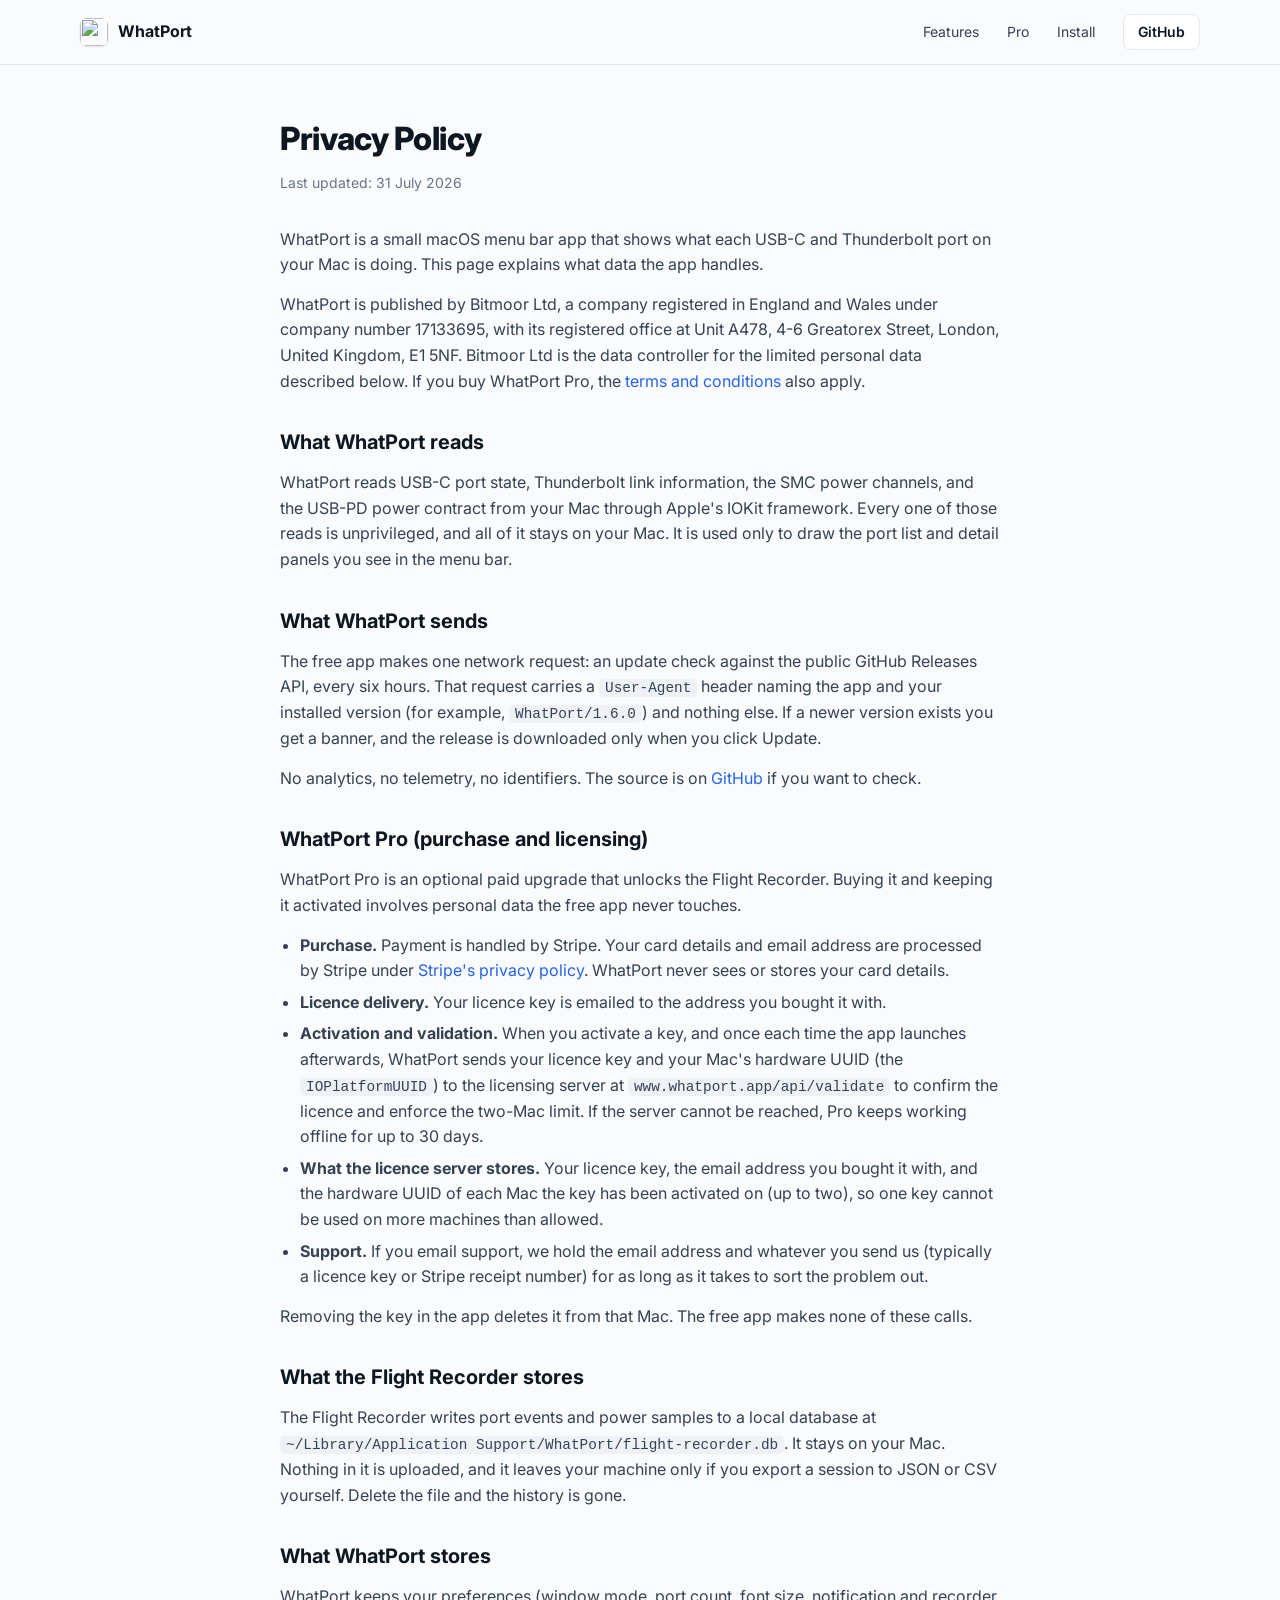
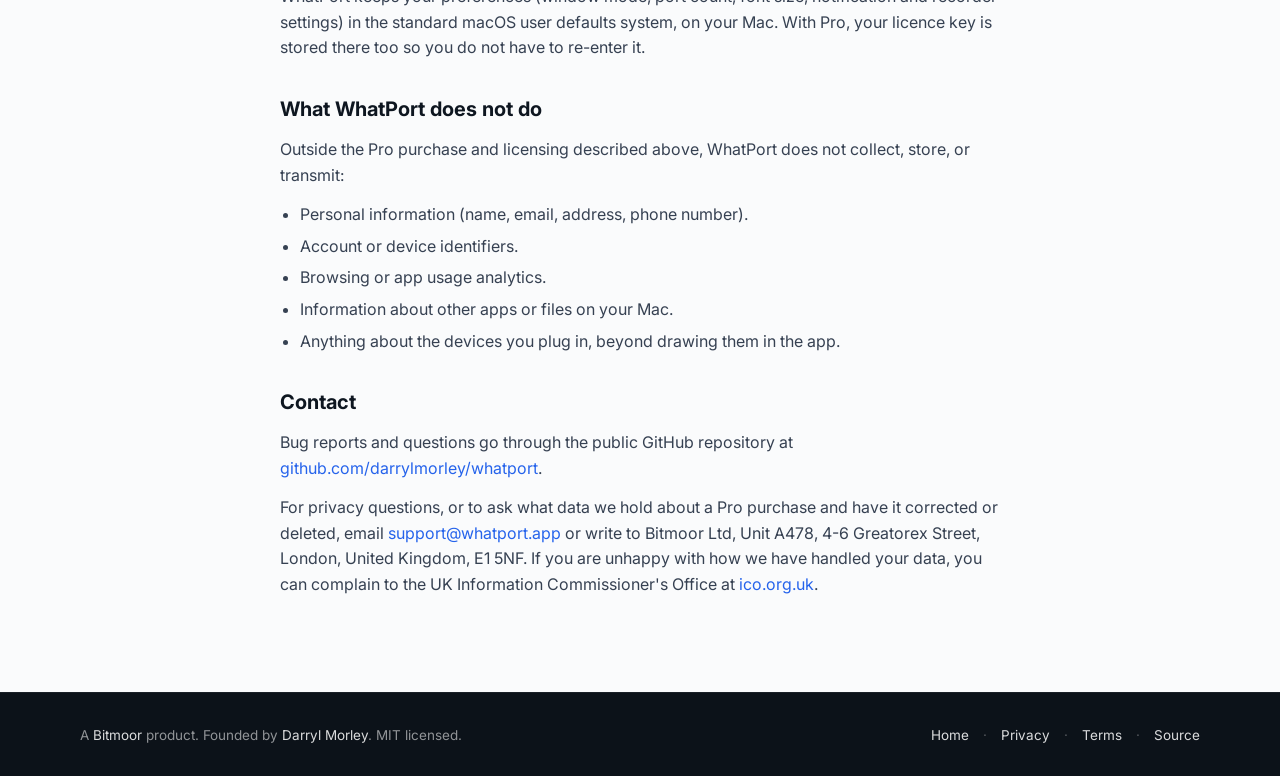
==== docs/privacy.html @ cbdf73c2 "Mirror from private (bf28948)" ====
<!doctype html>
<html lang="en">
  <head>
    <meta charset="utf-8">
    <meta name="viewport" content="width=device-width, initial-scale=1">
    <meta name="theme-color" content="#2563eb">
    <title>WhatPort: Privacy Policy</title>
    <meta name="description" content="Privacy policy for WhatPort, the macOS menu bar app for real-time USB-C port status.">

    <link rel="canonical" href="https://www.whatport.app/privacy.html">
    <link rel="icon" href="icon.png" type="image/png">
    <link rel="apple-touch-icon" href="icon.png">

    <meta property="og:type" content="website">
    <meta property="og:site_name" content="WhatPort">
    <meta property="og:url" content="https://www.whatport.app/privacy.html">
    <meta property="og:title" content="WhatPort: Privacy Policy">
    <meta property="og:description" content="What data WhatPort handles: local IOKit reads, an update check, and the Pro licence.">
    <meta property="og:image" content="https://www.whatport.app/og-card.png">
    <meta name="twitter:card" content="summary_large_image">
    <meta name="twitter:title" content="WhatPort: Privacy Policy">
    <meta name="twitter:description" content="What data WhatPort handles: local IOKit reads, an update check, and the Pro licence.">
    <meta name="twitter:image" content="https://www.whatport.app/og-card.png">

    <link rel="preconnect" href="https://fonts.googleapis.com">
    <link rel="preconnect" href="https://fonts.gstatic.com" crossorigin>
    <link href="https://fonts.googleapis.com/css2?family=Inter:wght@400;500;600;700;800&display=swap" rel="stylesheet">
    <style>
      :root {
        color-scheme: light;
        --ink: #0e1620;
        --ink-soft: #364152;
        --muted: #6a7585;
        --line: #e3e8ef;
        --line-soft: #eef2f7;
        --bg: #fafbfc;
        --panel: #ffffff;
        --accent: #2563eb;
      }

      * { box-sizing: border-box; }

      body {
        margin: 0;
        background: var(--bg);
        color: var(--ink);
        font-family: Inter, ui-sans-serif, system-ui, -apple-system, BlinkMacSystemFont, "Segoe UI", sans-serif;
        font-size: 16px;
        line-height: 1.6;
        -webkit-font-smoothing: antialiased;
        min-height: 100vh;
        display: flex;
        flex-direction: column;
      }

      main { flex: 1 0 auto; padding: 48px 0 80px; }
      footer { flex-shrink: 0; }

      a { color: var(--accent); text-decoration: none; }
      a:hover { text-decoration: underline; }
      img { display: block; max-width: 100%; }

      code {
        background: var(--line-soft);
        padding: 1px 6px;
        border-radius: 5px;
        font-family: ui-monospace, "SF Mono", Menlo, monospace;
        font-size: 0.9em;
      }

      .wrap { width: min(720px, calc(100% - 40px)); margin: 0 auto; }
      .wrap-wide { width: min(1120px, calc(100% - 40px)); margin: 0 auto; }

      .nav {
        position: sticky;
        top: 0;
        z-index: 10;
        background: rgba(250, 251, 252, 0.85);
        backdrop-filter: saturate(180%) blur(12px);
        border-bottom: 1px solid var(--line);
      }

      .nav-inner {
        height: 64px;
        display: flex;
        align-items: center;
        justify-content: space-between;
        gap: 24px;
      }

      .brand {
        display: inline-flex;
        align-items: center;
        gap: 10px;
        font-weight: 700;
        font-size: 16px;
        color: var(--ink);
      }
      .brand:hover { text-decoration: none; }

      .mark {
        width: 28px;
        height: 28px;
        border-radius: 7px;
        box-shadow: 0 1px 2px rgba(15, 23, 42, 0.12);
      }

      .nav-links {
        display: flex;
        align-items: center;
        gap: 28px;
        font-size: 14px;
        color: var(--ink-soft);
      }
      .nav-links a { color: inherit; }
      .nav-links a:hover { color: var(--ink); text-decoration: none; }

      .nav .button {
        display: inline-flex;
        align-items: center;
        padding: 8px 14px;
        min-height: 36px;
        border: 1px solid var(--line);
        border-radius: 8px;
        background: var(--panel);
        color: var(--ink);
        font-size: 14px;
        font-weight: 600;
        line-height: 1;
      }
      .nav .button:hover { border-color: #c8d0db; text-decoration: none; }

      h1 {
        font-size: 32px;
        font-weight: 800;
        letter-spacing: -0.01em;
        margin: 0 0 8px;
      }

      .subtitle {
        color: var(--muted);
        font-size: 14px;
        margin: 0 0 32px;
      }

      h2 {
        font-size: 20px;
        font-weight: 700;
        margin: 32px 0 12px;
        scroll-margin-top: 80px;
      }

      p { margin: 0 0 14px; color: var(--ink-soft); }
      ul { margin: 0 0 14px; padding-left: 20px; color: var(--ink-soft); }
      li { margin-bottom: 6px; }

      footer {
        padding: 32px 0;
        background: #0c1219;
        color: rgba(255, 255, 255, 0.55);
        font-size: 13.5px;
        border-top: 1px solid rgba(255, 255, 255, 0.06);
      }

      footer .wrap-wide {
        display: flex;
        align-items: center;
        justify-content: space-between;
        gap: 16px;
        flex-wrap: wrap;
      }

      footer a { color: rgba(255, 255, 255, 0.85); }
      footer a:hover { color: #fff; }
      footer .footer-links { display: flex; flex-wrap: wrap; gap: 6px 14px; }
      footer .footer-links .sep { color: rgba(255, 255, 255, 0.3); }

      @media (max-width: 720px) {
        .nav-links a:not(.button) { display: none; }
        .nav-links { gap: 12px; }
        h1 { font-size: 28px; }
        footer .wrap-wide { flex-direction: column; align-items: flex-start; }
      }
    </style>
  </head>
  <body>
    <nav class="nav" aria-label="Primary">
      <div class="wrap-wide nav-inner">
        <a class="brand" href="/">
          <img class="mark" src="icon.png" alt="" aria-hidden="true" width="28" height="28">
          <span>WhatPort</span>
        </a>
        <div class="nav-links">
          <a href="/#features">Features</a>
          <a href="/#pro">Pro</a>
          <a href="/#install">Install</a>
          <a class="button" href="https://github.com/darrylmorley/whatport">GitHub</a>
        </div>
      </div>
    </nav>

    <main>
      <div class="wrap">
        <h1>Privacy Policy</h1>
        <p class="subtitle">Last updated: 31 July 2026</p>

        <p>
          WhatPort is a small macOS menu bar app that shows what each USB-C and
          Thunderbolt port on your Mac is doing. This page explains what data the
          app handles.
        </p>
        <p>
          WhatPort is published by Bitmoor Ltd, a company registered in England and
          Wales under company number 17133695, with its registered office at Unit
          A478, 4-6 Greatorex Street, London, United Kingdom, E1 5NF. Bitmoor Ltd is
          the data controller for the limited personal data described below. If you
          buy WhatPort Pro, the <a href="/terms.html">terms and conditions</a> also
          apply.
        </p>

        <h2>What WhatPort reads</h2>
        <p>
          WhatPort reads USB-C port state, Thunderbolt link information, the SMC
          power channels, and the USB-PD power contract from your Mac through
          Apple's IOKit framework. Every one of those reads is unprivileged, and all
          of it stays on your Mac. It is used only to draw the port list and detail
          panels you see in the menu bar.
        </p>

        <h2>What WhatPort sends</h2>
        <p>
          The free app makes one network request: an update check against the public
          GitHub Releases API, every six hours. That request carries a
          <code>User-Agent</code> header naming the app and your installed version
          (for example, <code>WhatPort/1.6.0</code>) and nothing else. If a newer
          version exists you get a banner, and the release is downloaded only when
          you click Update.
        </p>
        <p>
          No analytics, no telemetry, no identifiers. The source is on
          <a href="https://github.com/darrylmorley/whatport">GitHub</a> if you want
          to check.
        </p>

        <h2>WhatPort Pro (purchase and licensing)</h2>
        <p>
          WhatPort Pro is an optional paid upgrade that unlocks the Flight Recorder.
          Buying it and keeping it activated involves personal data the free app
          never touches.
        </p>
        <ul>
          <li><strong>Purchase.</strong> Payment is handled by Stripe. Your card
            details and email address are processed by Stripe under
            <a href="https://stripe.com/privacy">Stripe's privacy policy</a>.
            WhatPort never sees or stores your card details.</li>
          <li><strong>Licence delivery.</strong> Your licence key is emailed to the
            address you bought it with.</li>
          <li><strong>Activation and validation.</strong> When you activate a key,
            and once each time the app launches afterwards, WhatPort sends your
            licence key and your Mac's hardware UUID (the
            <code>IOPlatformUUID</code>) to the licensing server at
            <code>www.whatport.app/api/validate</code> to confirm the licence and
            enforce the two-Mac limit. If the server cannot be reached, Pro keeps
            working offline for up to 30 days.</li>
          <li><strong>What the licence server stores.</strong> Your licence key, the
            email address you bought it with, and the hardware UUID of each Mac the
            key has been activated on (up to two), so one key cannot be used on more
            machines than allowed.</li>
          <li><strong>Support.</strong> If you email support, we hold the email
            address and whatever you send us (typically a licence key or Stripe
            receipt number) for as long as it takes to sort the problem out.</li>
        </ul>
        <p>
          Removing the key in the app deletes it from that Mac. The free app makes
          none of these calls.
        </p>

        <h2>What the Flight Recorder stores</h2>
        <p>
          The Flight Recorder writes port events and power samples to a local
          database at
          <code>~/Library/Application Support/WhatPort/flight-recorder.db</code>.
          It stays on your Mac. Nothing in it is uploaded, and it leaves your machine
          only if you export a session to JSON or CSV yourself. Delete the file and
          the history is gone.
        </p>

        <h2>What WhatPort stores</h2>
        <p>
          WhatPort keeps your preferences (window mode, port count, font size,
          notification and recorder settings) in the standard macOS user defaults
          system, on your Mac. With Pro, your licence key is stored there too so you
          do not have to re-enter it.
        </p>

        <h2>What WhatPort does not do</h2>
        <p>
          Outside the Pro purchase and licensing described above, WhatPort does not
          collect, store, or transmit:
        </p>
        <ul>
          <li>Personal information (name, email, address, phone number).</li>
          <li>Account or device identifiers.</li>
          <li>Browsing or app usage analytics.</li>
          <li>Information about other apps or files on your Mac.</li>
          <li>Anything about the devices you plug in, beyond drawing them in the app.</li>
        </ul>

        <h2>Contact</h2>
        <p>
          Bug reports and questions go through the public GitHub repository at
          <a href="https://github.com/darrylmorley/whatport">github.com/darrylmorley/whatport</a>.
        </p>
        <p>
          For privacy questions, or to ask what data we hold about a Pro purchase and
          have it corrected or deleted, email
          <a href="mailto:support@whatport.app">support@whatport.app</a> or write to
          Bitmoor Ltd, Unit A478, 4-6 Greatorex Street, London, United Kingdom, E1
          5NF. If you are unhappy with how we have handled your data, you can
          complain to the UK Information Commissioner's Office at
          <a href="https://ico.org.uk">ico.org.uk</a>.
        </p>
      </div>
    </main>

    <footer>
      <div class="wrap-wide">
        <span>A <a href="https://www.bitmoor.co.uk">Bitmoor</a> product. Founded by <a href="https://github.com/darrylmorley">Darryl Morley</a>. MIT licensed.</span>
        <span class="footer-links">
          <a href="/">Home</a>
          <span class="sep">&middot;</span>
          <a href="/privacy.html">Privacy</a>
          <span class="sep">&middot;</span>
          <a href="/terms.html">Terms</a>
          <span class="sep">&middot;</span>
          <a href="https://github.com/darrylmorley/whatport">Source</a>
        </span>
      </div>
    </footer>
  </body>
</html>
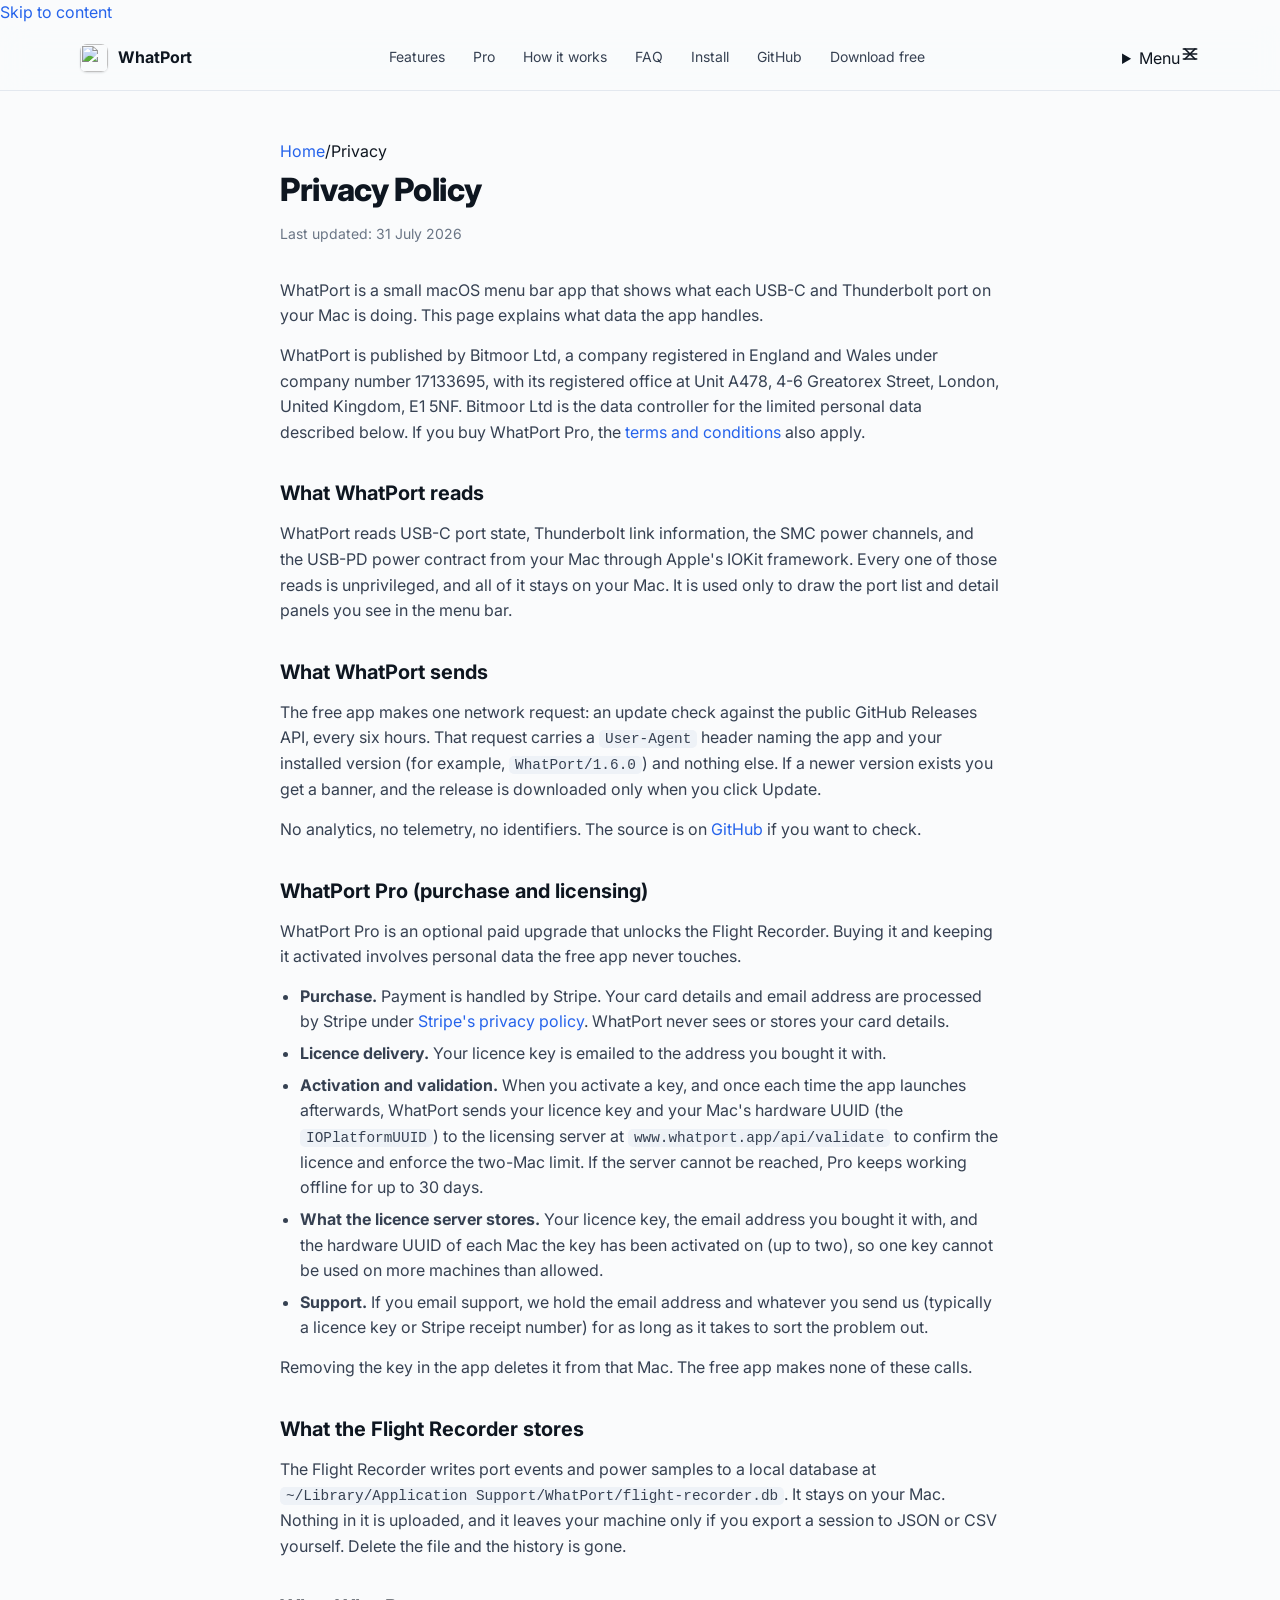
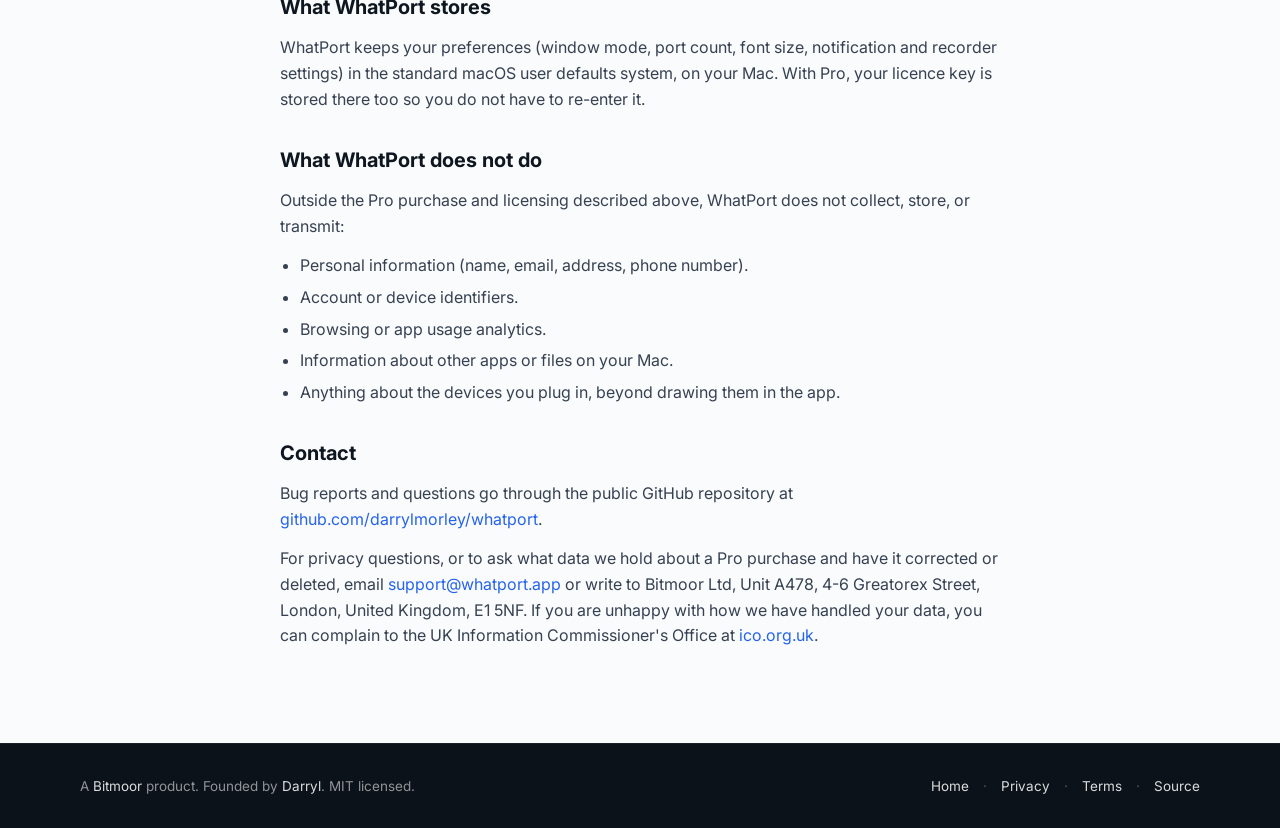
==== commit e6727567: "Mirror from private (b8687fa)" ====
--- a/docs/privacy.html
+++ b/docs/privacy.html
@@ -5,22 +5,81 @@
     <meta name="viewport" content="width=device-width, initial-scale=1">
     <meta name="theme-color" content="#2563eb">
     <title>WhatPort: Privacy Policy</title>
-    <meta name="description" content="Privacy policy for WhatPort, the macOS menu bar app for real-time USB-C port status.">
-
+    <meta name="description" content="How WhatPort handles local port readings, Flight Recorder history, update checks and Pro licensing data.">
     <link rel="canonical" href="https://www.whatport.app/privacy.html">
-    <link rel="icon" href="icon.png" type="image/png">
-    <link rel="apple-touch-icon" href="icon.png">
-
+    <link rel="icon" href="/icon.png" type="image/png">
+    <link rel="apple-touch-icon" href="/icon.png">
     <meta property="og:type" content="website">
     <meta property="og:site_name" content="WhatPort">
+    <meta property="og:locale" content="en_GB">
     <meta property="og:url" content="https://www.whatport.app/privacy.html">
     <meta property="og:title" content="WhatPort: Privacy Policy">
-    <meta property="og:description" content="What data WhatPort handles: local IOKit reads, an update check, and the Pro licence.">
+    <meta property="og:description" content="How WhatPort handles local port readings, Flight Recorder history, update checks and Pro licensing data.">
     <meta property="og:image" content="https://www.whatport.app/og-card.png">
+    <meta property="og:image:type" content="image/png">
+    <meta property="og:image:width" content="1200">
+    <meta property="og:image:height" content="630">
+    <meta property="og:image:alt" content="WhatPort: see what your USB-C ports are doing, with the live port list">
     <meta name="twitter:card" content="summary_large_image">
     <meta name="twitter:title" content="WhatPort: Privacy Policy">
-    <meta name="twitter:description" content="What data WhatPort handles: local IOKit reads, an update check, and the Pro licence.">
+    <meta name="twitter:description" content="How WhatPort handles local port readings, Flight Recorder history, update checks and Pro licensing data.">
     <meta name="twitter:image" content="https://www.whatport.app/og-card.png">
+    <meta name="twitter:image:alt" content="WhatPort: see what your USB-C ports are doing, with the live port list">
+    <script type="application/ld+json">
+{
+  "@context": "https://schema.org",
+  "@graph": [
+    {
+      "@type": "Organization",
+      "@id": "https://www.whatport.app/#publisher",
+      "name": "Bitmoor Ltd",
+      "url": "https://www.bitmoor.co.uk/"
+    },
+    {
+      "@type": "WebSite",
+      "@id": "https://www.whatport.app/#website",
+      "name": "WhatPort",
+      "url": "https://www.whatport.app/",
+      "publisher": {
+        "@id": "https://www.whatport.app/#publisher"
+      },
+      "inLanguage": "en-GB"
+    },
+    {
+      "@type": "WebPage",
+      "@id": "https://www.whatport.app/privacy.html#webpage",
+      "url": "https://www.whatport.app/privacy.html",
+      "name": "WhatPort: Privacy Policy",
+      "description": "How WhatPort handles local port readings, Flight Recorder history, update checks and Pro licensing data.",
+      "isPartOf": {
+        "@id": "https://www.whatport.app/#website"
+      },
+      "inLanguage": "en-GB",
+      "breadcrumb": {
+        "@id": "https://www.whatport.app/privacy.html#breadcrumbs"
+      }
+    },
+    {
+      "@type": "BreadcrumbList",
+      "@id": "https://www.whatport.app/privacy.html#breadcrumbs",
+      "itemListElement": [
+        {
+          "@type": "ListItem",
+          "position": 1,
+          "name": "Home",
+          "item": "https://www.whatport.app/"
+        },
+        {
+          "@type": "ListItem",
+          "position": 2,
+          "name": "Privacy",
+          "item": "https://www.whatport.app/privacy.html"
+        }
+      ]
+    }
+  ]
+}
+    </script>
 
     <link rel="preconnect" href="https://fonts.googleapis.com">
     <link rel="preconnect" href="https://fonts.gstatic.com" crossorigin>
@@ -182,25 +241,40 @@
         footer .wrap-wide { flex-direction: column; align-items: flex-start; }
       }
     </style>
+    <link rel="stylesheet" href="/site.css?v=4c3ccfb95beb">
   </head>
   <body>
+    <a class="skip-link" href="#main">Skip to content</a>
     <nav class="nav" aria-label="Primary">
       <div class="wrap-wide nav-inner">
-        <a class="brand" href="/">
-          <img class="mark" src="icon.png" alt="" aria-hidden="true" width="28" height="28">
-          <span>WhatPort</span>
-        </a>
+        <a class="brand" href="/" aria-label="WhatPort home"><img class="mark" src="/icon.png" alt="" aria-hidden="true" width="28" height="28"><span>WhatPort</span></a>
         <div class="nav-links">
           <a href="/#features">Features</a>
           <a href="/#pro">Pro</a>
+          <a href="/#how">How it works</a>
+          <a href="/#faq">FAQ</a>
           <a href="/#install">Install</a>
-          <a class="button" href="https://github.com/darrylmorley/whatport">GitHub</a>
+          <a href="https://github.com/darrylmorley/whatport">GitHub</a>
+          <a class="nav-download" href="https://github.com/darrylmorley/whatport/releases/latest/download/WhatPort.zip">Download free</a>
         </div>
+        <details class="mobile-nav" data-mobile-nav>
+          <summary aria-controls="mobile-nav-links"><span>Menu</span><svg viewBox="0 0 24 24" width="20" height="20" fill="none" stroke="currentColor" stroke-width="2" stroke-linecap="round" aria-hidden="true"><path class="menu-bars" d="M4 6h16M4 12h16M4 18h16"/><path class="menu-close" d="m6 6 12 12M18 6 6 18"/></svg></summary>
+          <div class="mobile-nav-links" id="mobile-nav-links">
+          <a href="/#features">Features</a>
+          <a href="/#pro">Pro</a>
+          <a href="/#how">How it works</a>
+          <a href="/#faq">FAQ</a>
+          <a href="/#install">Install</a>
+          <a href="https://github.com/darrylmorley/whatport">GitHub</a>
+          <a class="nav-download" href="https://github.com/darrylmorley/whatport/releases/latest/download/WhatPort.zip">Download free</a>
+          </div>
+        </details>
       </div>
     </nav>
 
-    <main>
+    <main id="main">
       <div class="wrap">
+        <nav class="breadcrumbs" aria-label="Breadcrumb"><a href="/">Home</a><span aria-hidden="true">/</span><span aria-current="page">Privacy</span></nav>
         <h1>Privacy Policy</h1>
         <p class="subtitle">Last updated: 31 July 2026</p>
 
@@ -325,7 +399,7 @@
 
     <footer>
       <div class="wrap-wide">
-        <span>A <a href="https://www.bitmoor.co.uk">Bitmoor</a> product. Founded by <a href="https://github.com/darrylmorley">Darryl Morley</a>. MIT licensed.</span>
+        <span>A <a href="https://www.bitmoor.co.uk">Bitmoor</a> product. Founded by <a href="https://github.com/darrylmorley">Darryl</a>. MIT licensed.</span>
         <span class="footer-links">
           <a href="/">Home</a>
           <span class="sep">&middot;</span>
@@ -337,5 +411,6 @@
         </span>
       </div>
     </footer>
+    <script src="/navigation.js?v=70e8112be6ae" defer></script>
   </body>
 </html>
